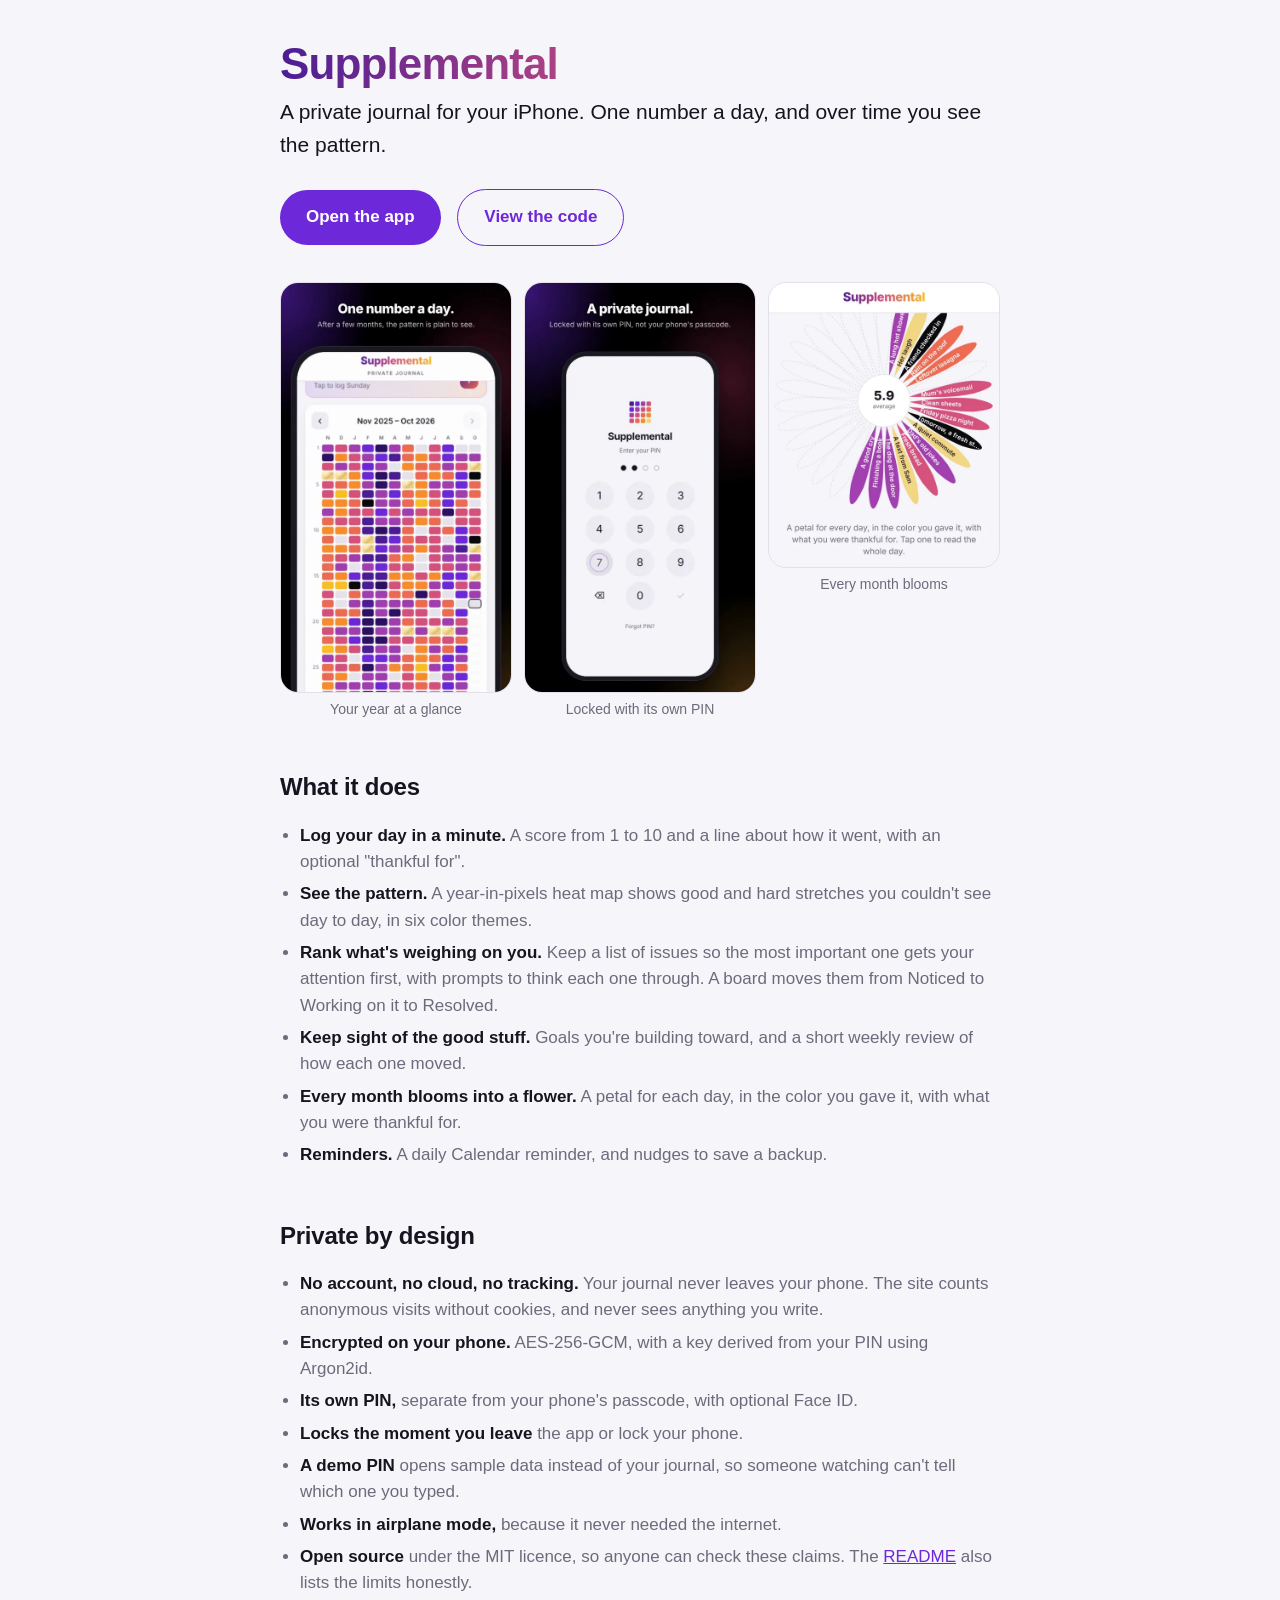
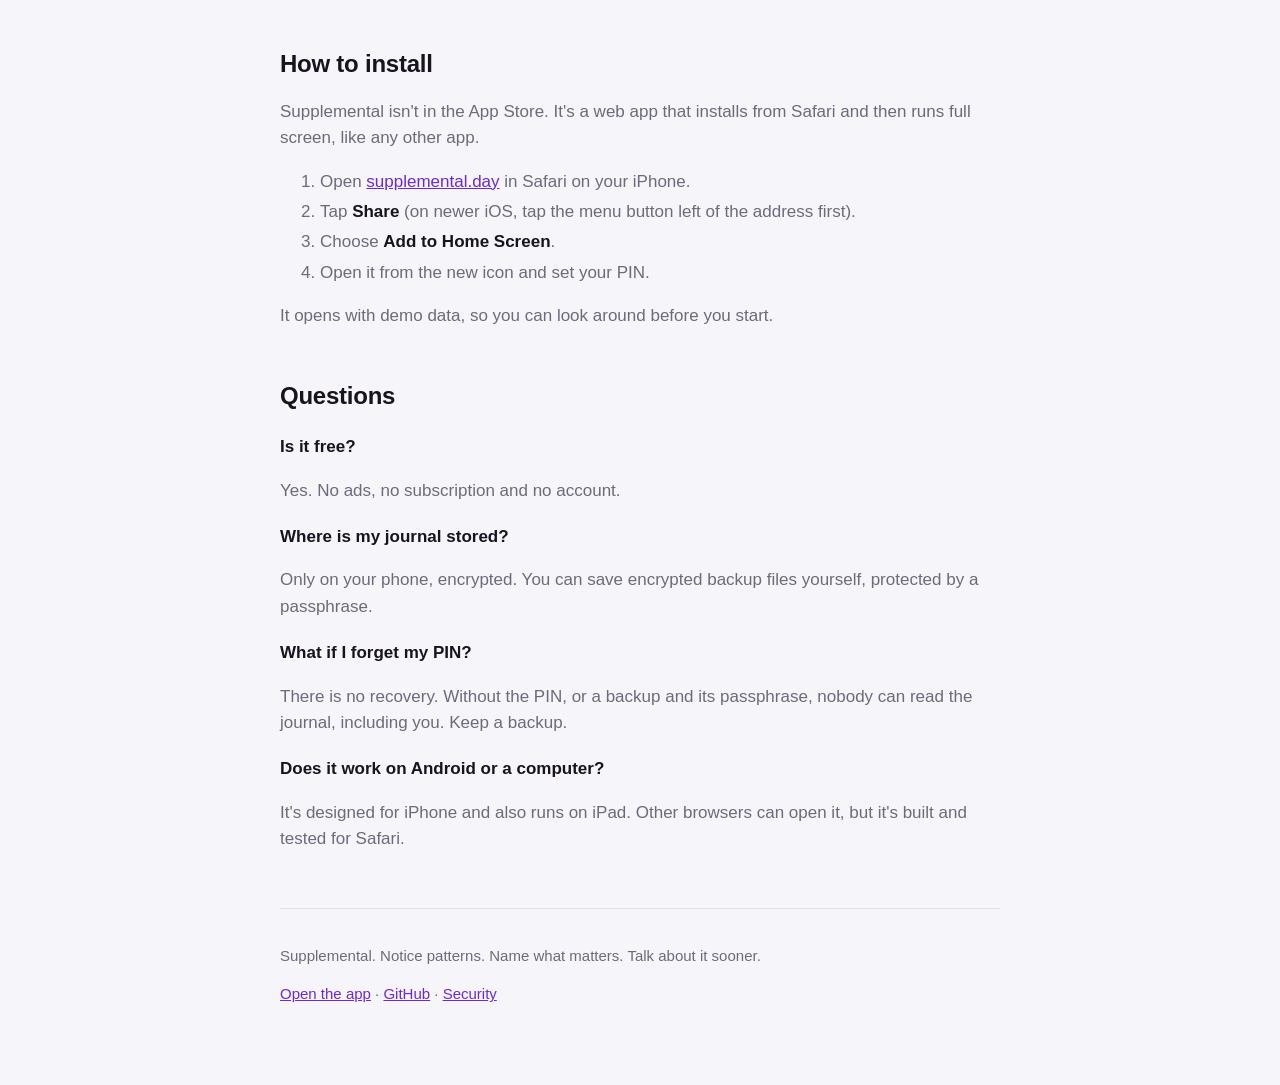
==== about/index.html @ 59e8d0ee "Make the site findable by search engines and AI assistants - about/: a static landing page with feat" ====
<!doctype html>
<html lang="en">
<head>
  <meta charset="utf-8">
  <meta name="viewport" content="width=device-width, initial-scale=1, viewport-fit=cover">
  <title>Supplemental · A private, encrypted journal for iPhone</title>
  <meta name="description" content="Supplemental is a free, private daily journal for iPhone. Rate each day from 1 to 10, track what's weighing on you and your goals, and see your mood patterns on a year heat map. Encrypted on your phone with its own PIN. No account, no cloud, works offline.">
  <link rel="canonical" href="https://supplemental.day/about/">
  <meta name="theme-color" content="#f6f5f9" media="(prefers-color-scheme: light)">
  <meta name="theme-color" content="#0e0c14" media="(prefers-color-scheme: dark)">
  <meta property="og:type" content="website">
  <meta property="og:site_name" content="Supplemental">
  <meta property="og:title" content="Supplemental · A private, encrypted journal">
  <meta property="og:description" content="One number a day, and the pattern shows over time. Encrypted on your phone. No account. No cloud.">
  <meta property="og:url" content="https://supplemental.day/about/">
  <meta property="og:image" content="https://supplemental.day/about/og.png">
  <meta property="og:image:width" content="1200">
  <meta property="og:image:height" content="630">
  <meta property="og:image:alt" content="Supplemental: a year of days shown as colored squares on an iPhone.">
  <meta name="twitter:card" content="summary_large_image">
  <meta http-equiv="Content-Security-Policy" content="default-src 'self'; script-src 'self'; style-src 'self' 'unsafe-inline'; img-src 'self'; connect-src 'self'; object-src 'none'; base-uri 'none'; form-action 'none'">
  <meta name="referrer" content="no-referrer">
  <link rel="icon" href="/icons/icon.svg" type="image/svg+xml">
  <link rel="apple-touch-icon" href="/icons/apple-touch-icon.png">
  <script type="application/ld+json">
  {
    "@context": "https://schema.org",
    "@type": "WebApplication",
    "name": "Supplemental",
    "url": "https://supplemental.day/",
    "description": "A private daily journal that installs on your iPhone Home Screen. Rate each day from 1 to 10, keep a ranked list of what's weighing on you and the goals you're building toward, and see your patterns on a year heat map. Encrypted on the device with its own PIN, with no account and no cloud.",
    "applicationCategory": "LifestyleApplication",
    "operatingSystem": "iOS, iPadOS (Safari, Add to Home Screen)",
    "browserRequirements": "Requires JavaScript. Best in Safari on iPhone.",
    "isAccessibleForFree": true,
    "offers": { "@type": "Offer", "price": "0", "priceCurrency": "USD" },
    "image": "https://supplemental.day/about/og.png",
    "screenshot": [
      "https://supplemental.day/about/heatmap.webp",
      "https://supplemental.day/about/lock.webp",
      "https://supplemental.day/about/flower.webp"
    ],
    "featureList": [
      "Daily score from 1 to 10 with a short note",
      "Year-in-pixels mood heat map",
      "Ranked list of issues with a board view",
      "Goals and weekly review",
      "Monthly review shown as a flower of thankful moments",
      "AES-256-GCM encryption with an Argon2id-derived PIN key",
      "Optional Face ID unlock",
      "Encrypted backups",
      "Works offline, no account, no cloud"
    ],
    "license": "https://opensource.org/licenses/MIT",
    "sameAs": ["https://github.com/simbonk/supplemental"]
  }
  </script>
  <script type="application/ld+json">
  {
    "@context": "https://schema.org",
    "@type": "FAQPage",
    "mainEntity": [
      { "@type": "Question", "name": "Is Supplemental free?", "acceptedAnswer": { "@type": "Answer", "text": "Yes. It's free, with no ads, no subscription and no account. The code is open source under the MIT licence." } },
      { "@type": "Question", "name": "Where is my journal stored?", "acceptedAnswer": { "@type": "Answer", "text": "Only on your phone, encrypted with a key derived from your PIN. There is no server and no cloud sync. You can save encrypted backup files yourself." } },
      { "@type": "Question", "name": "Is it in the App Store?", "acceptedAnswer": { "@type": "Answer", "text": "No. It's a web app you add to your Home Screen from Safari. It then opens full screen like a regular app and works offline." } },
      { "@type": "Question", "name": "What if I forget my PIN?", "acceptedAnswer": { "@type": "Answer", "text": "There is no recovery. Without the PIN, or a backup and its passphrase, nobody can read the journal, including you." } }
    ]
  }
  </script>
  <style>
    :root {
      --bg: #f6f5f9; --surface: #fff; --text: #17141f; --muted: #6e6a7c; --line: #e3e0ea; --accent: #6d28d9;
      color-scheme: light dark;
    }
    @media (prefers-color-scheme: dark) {
      :root { --bg: #0e0c14; --surface: #18151f; --text: #f2f0f7; --muted: #9a95aa; --line: #2c2836; --accent: #8b5cf6; }
      h1 { background-image: linear-gradient(90deg, #a23fb0, #d6517c 50%, #fbbf24); }
    }
    * { box-sizing: border-box; }
    body {
      margin: 0; background: var(--bg); color: var(--text);
      font: 17px/1.55 -apple-system, BlinkMacSystemFont, "SF Pro Text", "Inter", "Segoe UI", Roboto, sans-serif;
    }
    main { max-width: 760px; margin: 0 auto; padding: calc(env(safe-area-inset-top, 0px) + 40px) 20px 64px; }
    h1 { font-size: 44px; line-height: 1.1; margin: 0 0 8px; letter-spacing: -.02em;
      background: linear-gradient(90deg, #4c1d95, #d6517c 55%, #f98c2c); -webkit-background-clip: text; background-clip: text; color: transparent; }
    h2 { font-size: 24px; margin: 48px 0 12px; letter-spacing: -.01em; }
    h3 { font-size: 17px; margin: 20px 0 4px; }
    p, li { color: var(--muted); }
    p.lede { font-size: 21px; color: var(--text); margin: 0 0 24px; }
    strong { color: var(--text); }
    a { color: var(--accent); }
    .cta { display: inline-block; background: var(--accent); color: #fff; text-decoration: none; font-weight: 600;
      padding: 14px 26px; border-radius: 999px; margin: 4px 12px 4px 0; }
    .cta.ghost { background: transparent; color: var(--accent); border: 1.5px solid var(--accent); }
    .shots { display: grid; grid-template-columns: repeat(3, 1fr); gap: 12px; margin: 32px 0 0; }
    .shots img { width: 100%; height: auto; border-radius: 18px; border: 1px solid var(--line); display: block; }
    .shots figcaption { font-size: 14px; color: var(--muted); margin-top: 6px; text-align: center; }
    ul { padding-left: 20px; }
    li { margin: 6px 0; }
    ol li { margin: 4px 0; }
    footer { border-top: 1px solid var(--line); margin-top: 56px; padding-top: 20px; font-size: 15px; color: var(--muted); }
    @media (max-width: 560px) {
      h1 { font-size: 36px; }
      .shots { grid-template-columns: 1fr 1fr; }
      .shots figure:last-child { display: none; }
    }
    figure { margin: 0; }
  </style>
</head>
<body>
<main>
  <header>
    <h1>Supplemental</h1>
    <p class="lede">A private journal for your iPhone. One number a day, and over time you see the pattern.</p>
    <a class="cta" href="/">Open the app</a>
    <a class="cta ghost" href="https://github.com/simbonk/supplemental">View the code</a>
  </header>

  <div class="shots">
    <figure><img src="heatmap.webp" width="540" height="960" alt="A year of days as colored squares, one per day, colored by score."><figcaption>Your year at a glance</figcaption></figure>
    <figure><img src="lock.webp" width="540" height="960" alt="The lock screen with a PIN keypad."><figcaption>Locked with its own PIN</figcaption></figure>
    <figure><img src="flower.webp" width="540" height="669" alt="The monthly review: a flower with a petal for each day, labeled with what you were thankful for."><figcaption>Every month blooms</figcaption></figure>
  </div>

  <h2>What it does</h2>
  <ul>
    <li><strong>Log your day in a minute.</strong> A score from 1 to 10 and a line about how it went, with an optional "thankful for".</li>
    <li><strong>See the pattern.</strong> A year-in-pixels heat map shows good and hard stretches you couldn't see day to day, in six color themes.</li>
    <li><strong>Rank what's weighing on you.</strong> Keep a list of issues so the most important one gets your attention first, with prompts to think each one through. A board moves them from Noticed to Working on it to Resolved.</li>
    <li><strong>Keep sight of the good stuff.</strong> Goals you're building toward, and a short weekly review of how each one moved.</li>
    <li><strong>Every month blooms into a flower.</strong> A petal for each day, in the color you gave it, with what you were thankful for.</li>
    <li><strong>Reminders.</strong> A daily Calendar reminder, and nudges to save a backup.</li>
  </ul>

  <h2>Private by design</h2>
  <ul>
    <li><strong>No account, no cloud, no tracking.</strong> Your journal never leaves your phone. The site counts anonymous visits without cookies, and never sees anything you write.</li>
    <li><strong>Encrypted on your phone.</strong> AES-256-GCM, with a key derived from your PIN using Argon2id.</li>
    <li><strong>Its own PIN,</strong> separate from your phone's passcode, with optional Face ID.</li>
    <li><strong>Locks the moment you leave</strong> the app or lock your phone.</li>
    <li><strong>A demo PIN</strong> opens sample data instead of your journal, so someone watching can't tell which one you typed.</li>
    <li><strong>Works in airplane mode,</strong> because it never needed the internet.</li>
    <li><strong>Open source</strong> under the MIT licence, so anyone can check these claims. The <a href="https://github.com/simbonk/supplemental#privacy-and-security">README</a> also lists the limits honestly.</li>
  </ul>

  <h2>How to install</h2>
  <p>Supplemental isn't in the App Store. It's a web app that installs from Safari and then runs full screen, like any other app.</p>
  <ol>
    <li>Open <a href="/">supplemental.day</a> in Safari on your iPhone.</li>
    <li>Tap <strong>Share</strong> (on newer iOS, tap the menu button left of the address first).</li>
    <li>Choose <strong>Add to Home Screen</strong>.</li>
    <li>Open it from the new icon and set your PIN.</li>
  </ol>
  <p>It opens with demo data, so you can look around before you start.</p>

  <h2>Questions</h2>
  <h3>Is it free?</h3>
  <p>Yes. No ads, no subscription and no account.</p>
  <h3>Where is my journal stored?</h3>
  <p>Only on your phone, encrypted. You can save encrypted backup files yourself, protected by a passphrase.</p>
  <h3>What if I forget my PIN?</h3>
  <p>There is no recovery. Without the PIN, or a backup and its passphrase, nobody can read the journal, including you. Keep a backup.</p>
  <h3>Does it work on Android or a computer?</h3>
  <p>It's designed for iPhone and also runs on iPad. Other browsers can open it, but it's built and tested for Safari.</p>

  <footer>
    <p>Supplemental. Notice patterns. Name what matters. Talk about it sooner.</p>
    <p><a href="/">Open the app</a> · <a href="https://github.com/simbonk/supplemental">GitHub</a> · <a href="https://github.com/simbonk/supplemental/blob/main/SECURITY.md">Security</a></p>
  </footer>
</main>
<script src="/js/analytics.js" defer></script>
<script src="/_vercel/insights/script.js" defer></script>
</body>
</html>
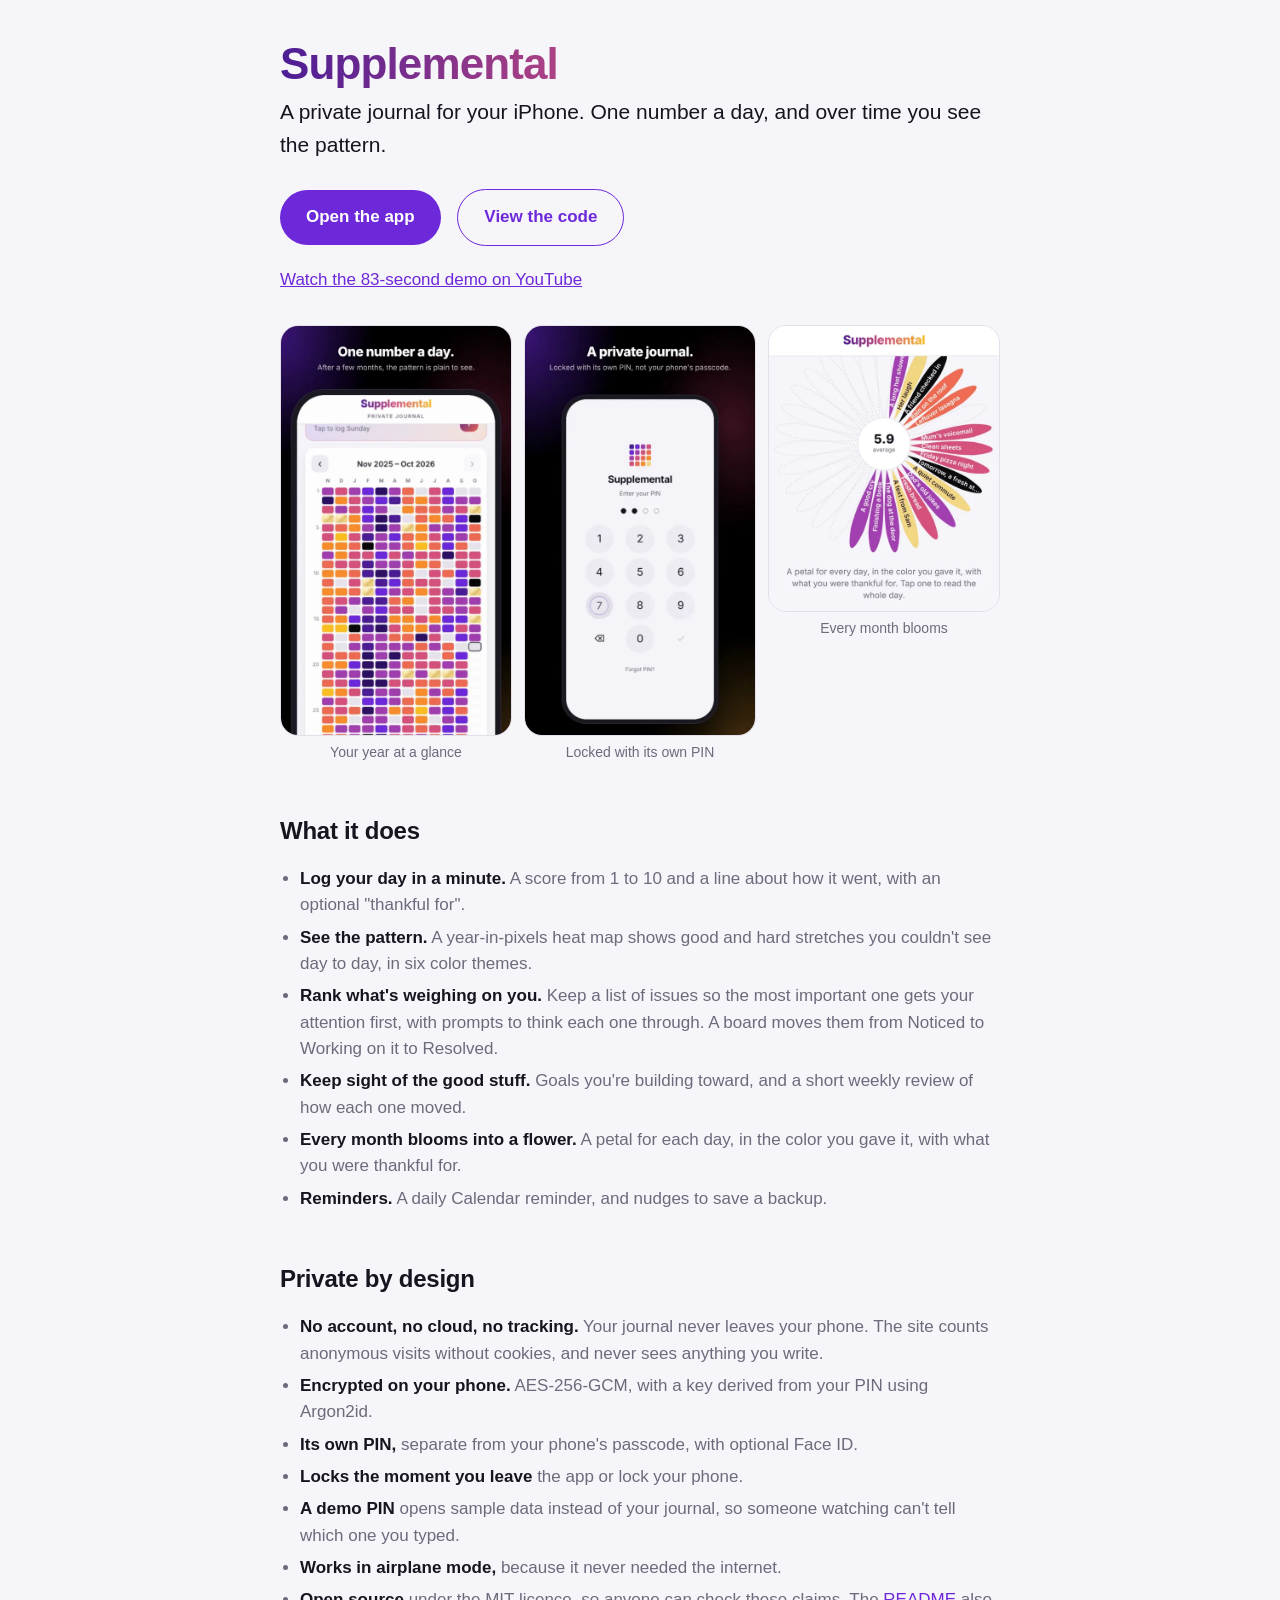
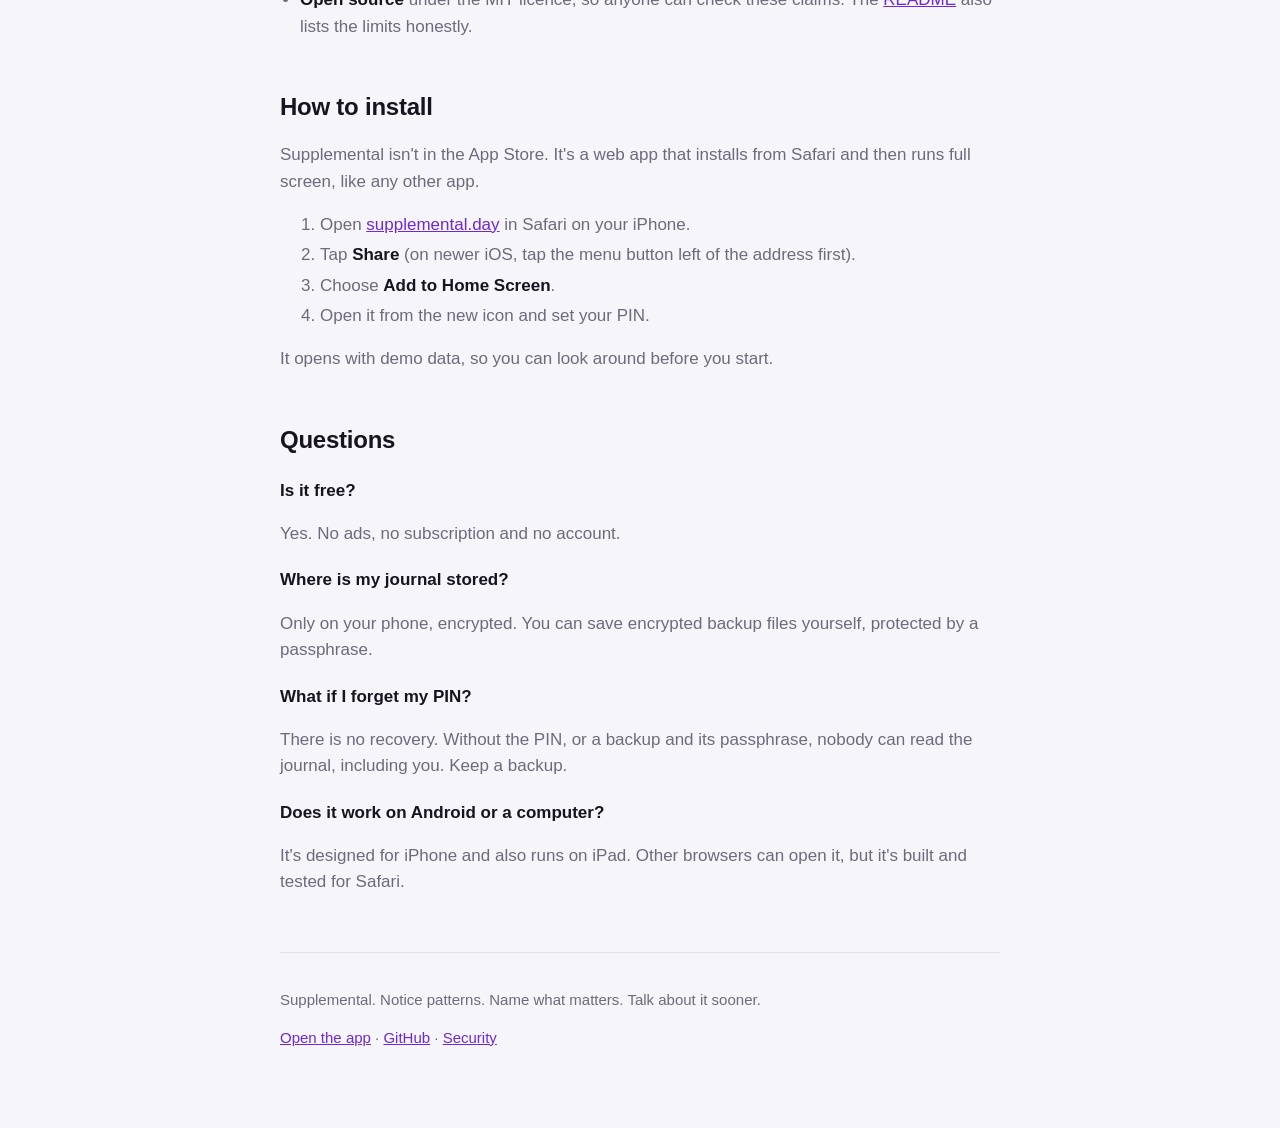
==== commit a5f8c337: "Link the YouTube demo from the about page, README and llms.txt Co-Authored-By: Claude Opus 5.5 (1M c" ====
--- a/about/index.html
+++ b/about/index.html
@@ -67,6 +67,19 @@
     ]
   }
   </script>
+  <script type="application/ld+json">
+  {
+    "@context": "https://schema.org",
+    "@type": "VideoObject",
+    "name": "Supplemental: a private journal for iPhone",
+    "description": "An 83-second tour of Supplemental: daily scores, the year heat map, issues, goals, the monthly flower, and how the journal stays encrypted on your phone with no account and no cloud.",
+    "uploadDate": "2026-10-21",
+    "duration": "PT1M23S",
+    "thumbnailUrl": "https://i.ytimg.com/vi/hviB-h_-VBY/hqdefault.jpg",
+    "contentUrl": "https://www.youtube.com/shorts/hviB-h_-VBY",
+    "embedUrl": "https://www.youtube.com/embed/hviB-h_-VBY"
+  }
+  </script>
   <style>
     :root {
       --bg: #f6f5f9; --surface: #fff; --text: #17141f; --muted: #6e6a7c; --line: #e3e0ea; --accent: #6d28d9;
@@ -115,6 +128,7 @@
     <p class="lede">A private journal for your iPhone. One number a day, and over time you see the pattern.</p>
     <a class="cta" href="/">Open the app</a>
     <a class="cta ghost" href="https://github.com/simbonk/supplemental">View the code</a>
+    <p><a href="https://www.youtube.com/shorts/hviB-h_-VBY">Watch the 83-second demo on YouTube</a></p>
   </header>
 
   <div class="shots">
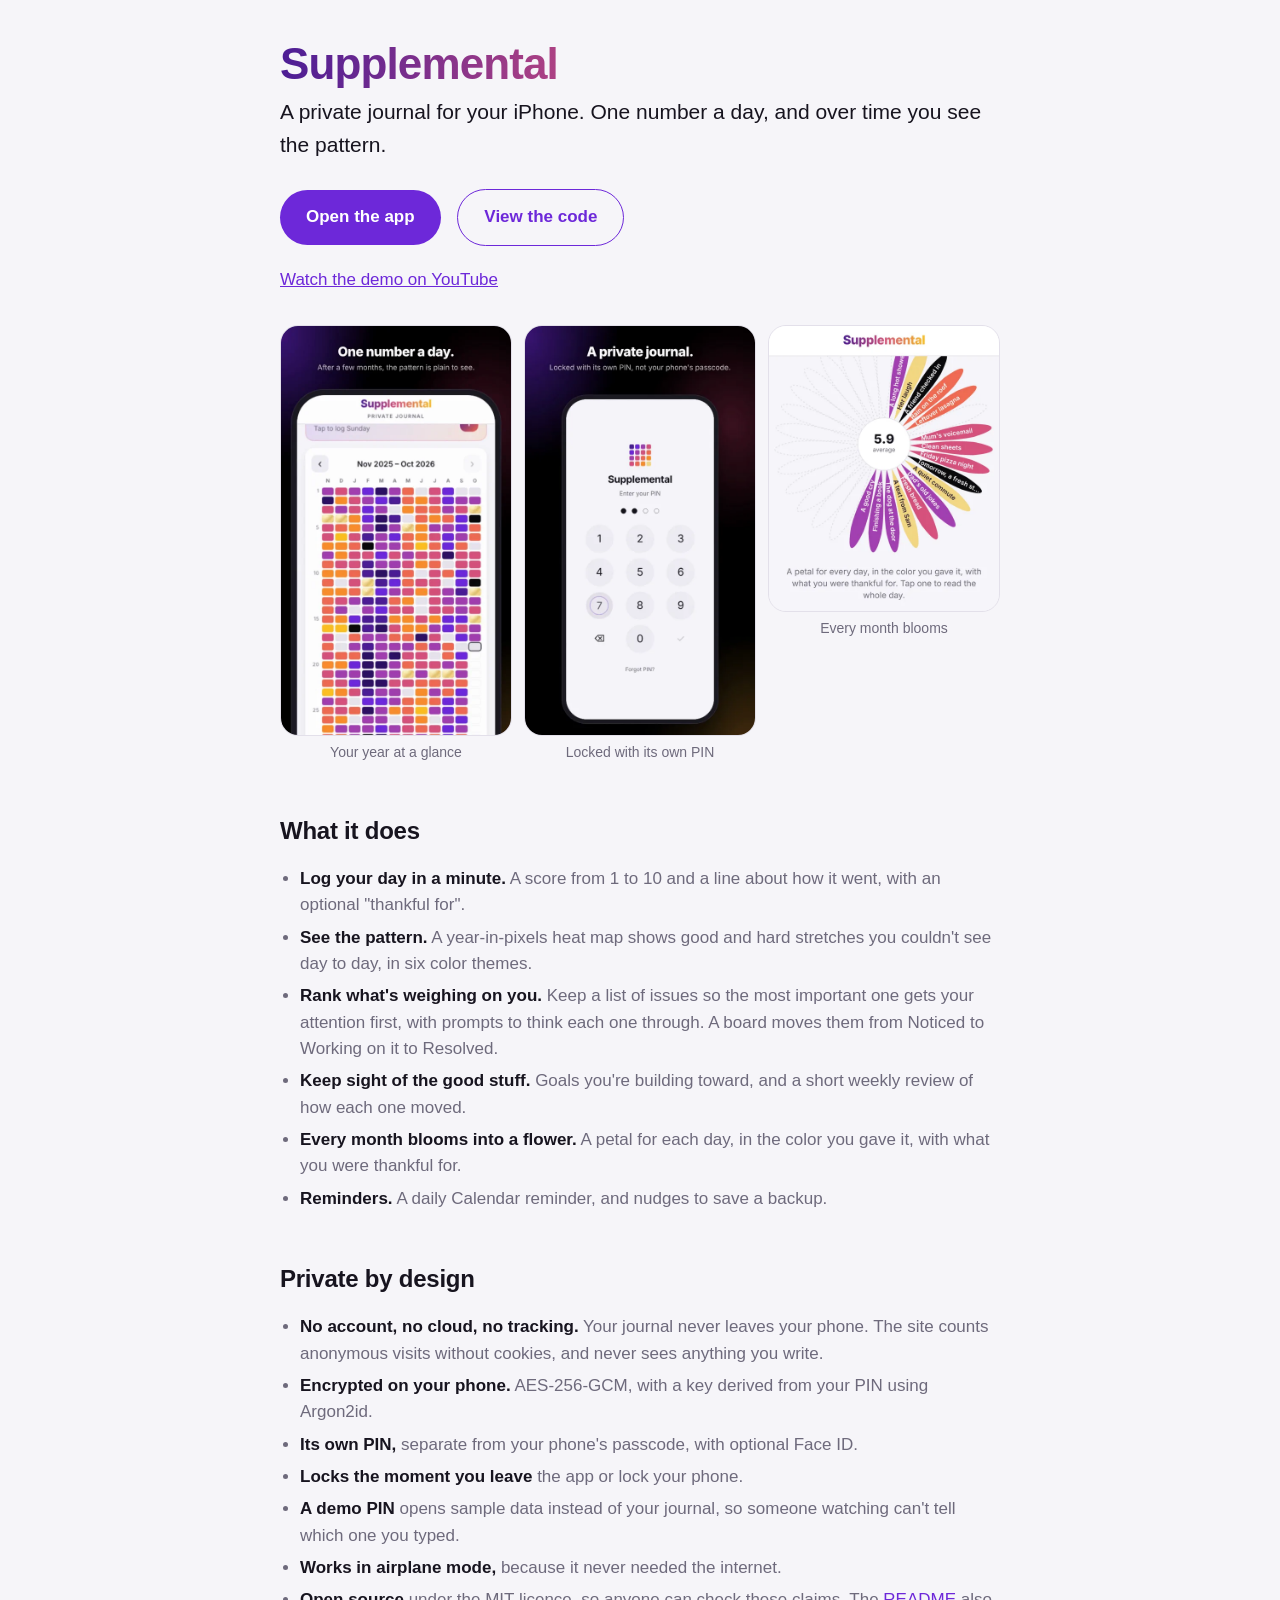
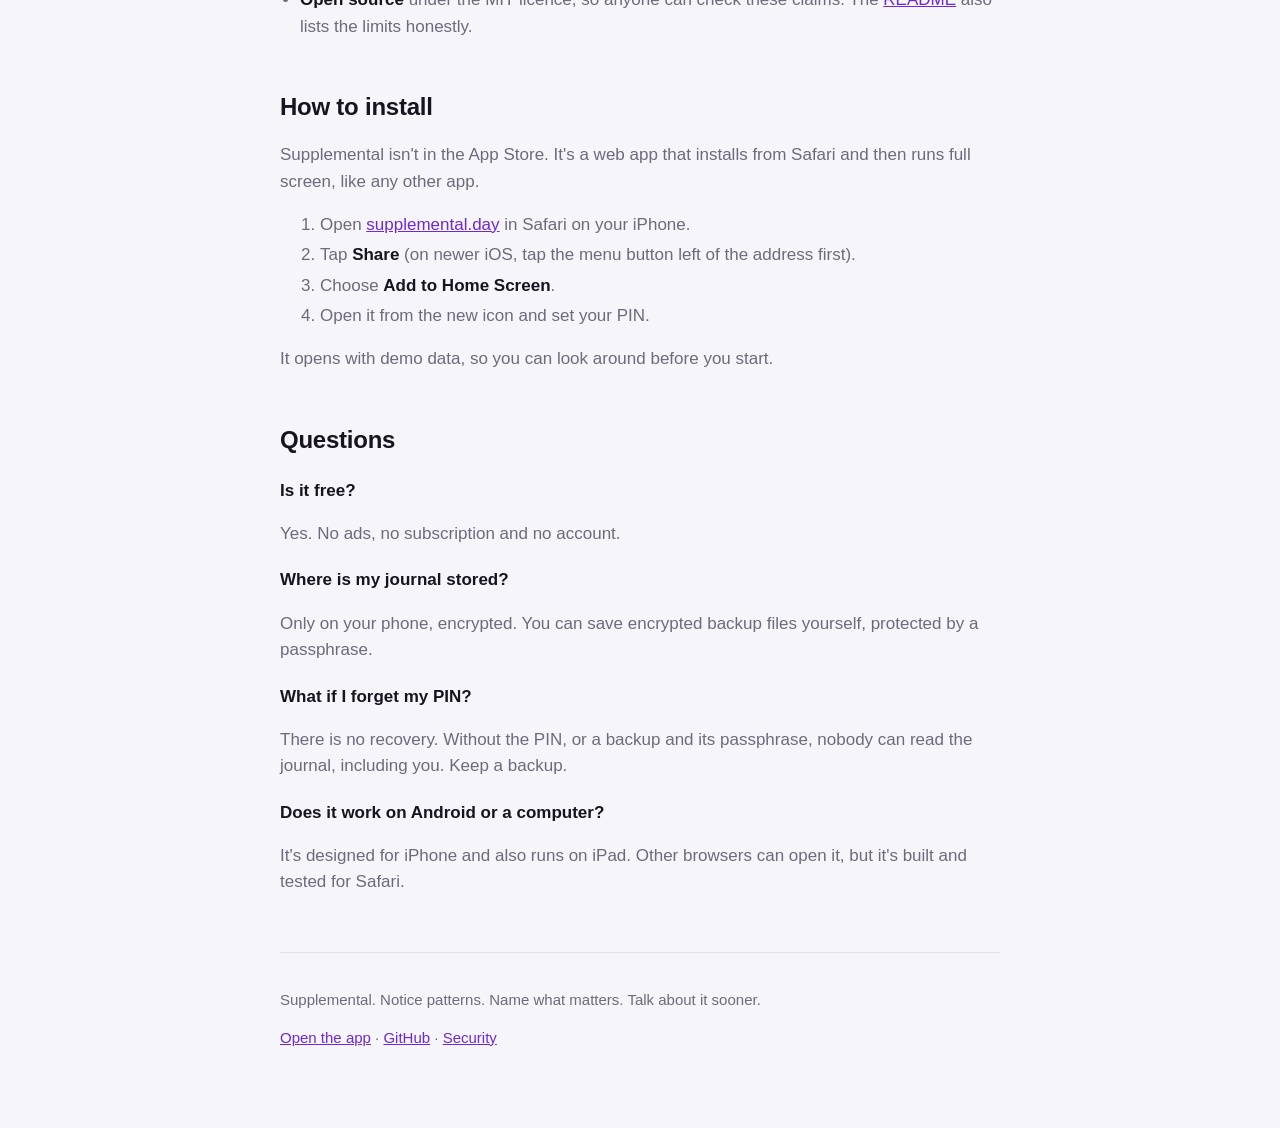
==== commit 57deea21: "Point the demo video links to the new YouTube Short Co-Authored-By: Claude Opus 5.5 (1M context) <no" ====
--- a/about/index.html
+++ b/about/index.html
@@ -72,12 +72,11 @@
     "@context": "https://schema.org",
     "@type": "VideoObject",
     "name": "Supplemental: a private journal for iPhone",
-    "description": "An 83-second tour of Supplemental: daily scores, the year heat map, issues, goals, the monthly flower, and how the journal stays encrypted on your phone with no account and no cloud.",
-    "uploadDate": "2026-10-21",
-    "duration": "PT1M23S",
-    "thumbnailUrl": "https://i.ytimg.com/vi/hviB-h_-VBY/hqdefault.jpg",
-    "contentUrl": "https://www.youtube.com/shorts/hviB-h_-VBY",
-    "embedUrl": "https://www.youtube.com/embed/hviB-h_-VBY"
+    "description": "A short tour of Supplemental: daily scores, the year heat map, issues, goals, the monthly flower, and how the journal stays encrypted on your phone with no account and no cloud.",
+    "uploadDate": "2026-10-24",
+    "thumbnailUrl": "https://i.ytimg.com/vi/tJCvRbZoJto/hqdefault.jpg",
+    "contentUrl": "https://www.youtube.com/shorts/tJCvRbZoJto",
+    "embedUrl": "https://www.youtube.com/embed/tJCvRbZoJto"
   }
   </script>
   <style>
@@ -128,7 +127,7 @@
     <p class="lede">A private journal for your iPhone. One number a day, and over time you see the pattern.</p>
     <a class="cta" href="/">Open the app</a>
     <a class="cta ghost" href="https://github.com/simbonk/supplemental">View the code</a>
-    <p><a href="https://www.youtube.com/shorts/hviB-h_-VBY">Watch the 83-second demo on YouTube</a></p>
+    <p><a href="https://www.youtube.com/shorts/tJCvRbZoJto">Watch the demo on YouTube</a></p>
   </header>
 
   <div class="shots">
